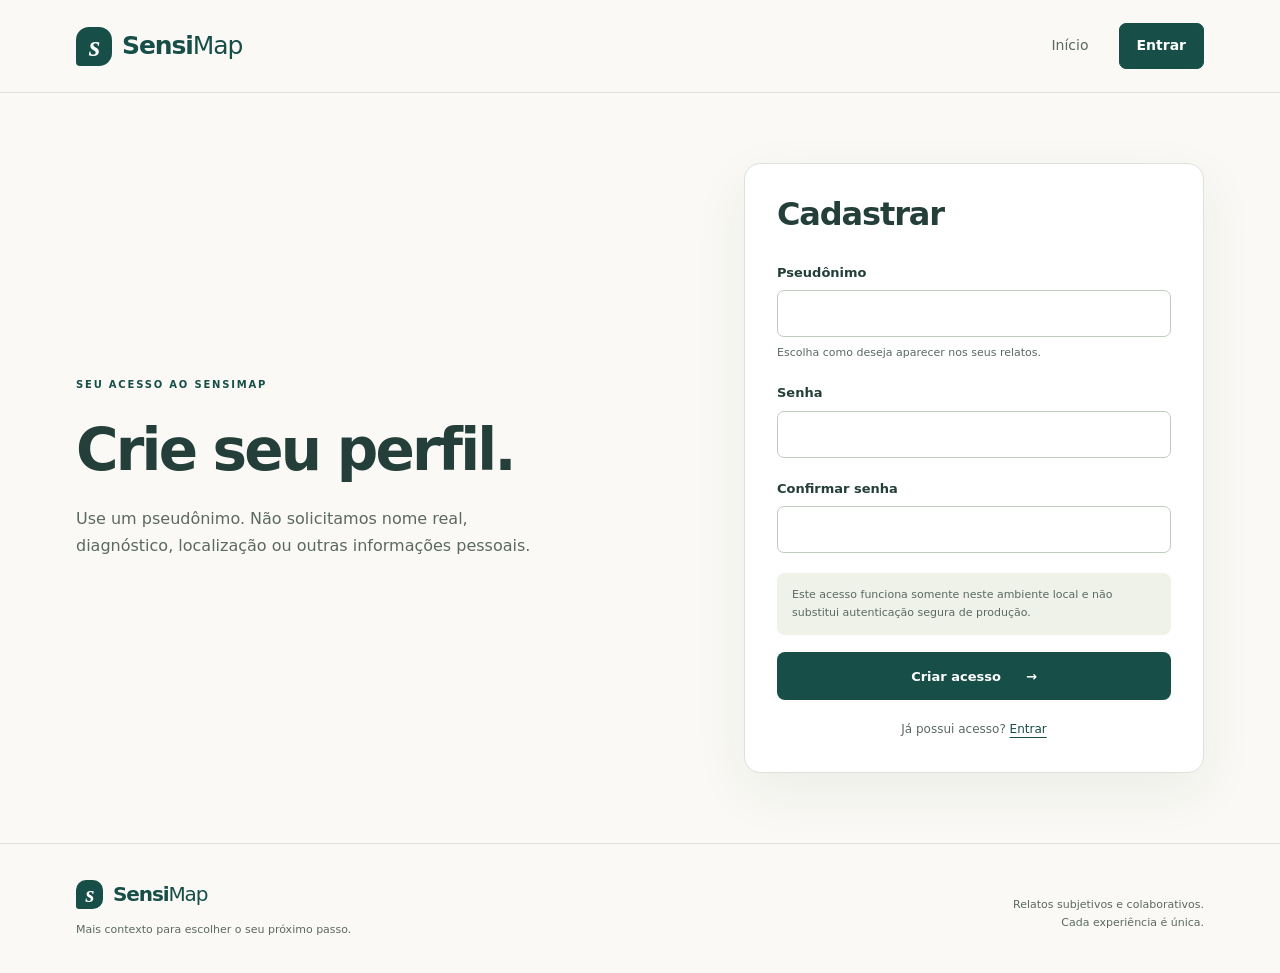
==== src/main/resources/web/cadastro.html @ 85efc5e0 "feat: entrega inicial do SensiMap" ====
<!doctype html>
<html lang="pt-BR"><head><meta charset="UTF-8"><meta name="viewport" content="width=device-width, initial-scale=1"><meta name="theme-color" content="#174e48"><meta name="description" content="Crie um acesso por pseudônimo ao SensiMap."><title>Cadastrar · SensiMap</title><link rel="icon" href="favicon.svg" type="image/svg+xml"><link rel="stylesheet" href="css/styles.css"><script type="module" src="js/cadastro.js"></script></head>
<body><a class="skip" href="#conteudo">Pular para o conteúdo</a><header class="site-header"><div class="container header-row"><a class="brand" href="index.html" aria-label="SensiMap — início"><span class="brand-mark" aria-hidden="true">s</span>Sensi<span>Map</span></a><nav aria-label="Menu público"><a href="index.html">Início</a><a class="nav-action" href="login.html">Entrar</a></nav></div></header>
<main id="conteudo" class="container auth-shell" tabindex="-1"><section class="auth-intro"><p class="eyebrow">SEU ACESSO AO SENSIMAP</p><h1>Crie seu perfil.</h1><p>Use um pseudônimo. Não solicitamos nome real, diagnóstico, localização ou outras informações pessoais.</p></section><form id="form-cadastro" class="form-panel auth-card"><h2>Cadastrar</h2><div class="field"><label for="apelido">Pseudônimo</label><input id="apelido" name="apelido" minlength="3" maxlength="60" autocomplete="username" required aria-describedby="apelido-ajuda"><p id="apelido-ajuda" class="field-help">Escolha como deseja aparecer nos seus relatos.</p></div><div class="field"><label for="senha">Senha</label><input id="senha" name="senha" type="password" minlength="8" maxlength="80" autocomplete="new-password" required></div><div class="field"><label for="confirmacao">Confirmar senha</label><input id="confirmacao" name="confirmacao" type="password" minlength="8" maxlength="80" autocomplete="new-password" required></div><p class="access-note">Este acesso funciona somente neste ambiente local e não substitui autenticação segura de produção.</p><p id="pagina-status" class="feedback" role="status"></p><button id="cadastrar" class="button primary full-button" type="submit">Criar acesso <span aria-hidden="true">→</span></button><p class="auth-switch">Já possui acesso? <a href="login.html">Entrar</a></p></form></main>
<footer class="site-footer"><div class="container footer-row"><div><a class="brand" href="index.html"><span class="brand-mark" aria-hidden="true">s</span>Sensi<span>Map</span></a><p>Mais contexto para escolher o seu próximo passo.</p></div><p>Relatos subjetivos e colaborativos.<br>Cada experiência é única.</p></div></footer></body></html>
---- src/main/resources/web/css/styles.css ----
:root{--ink:#243e39;--green:#174e48;--green-dark:#113e39;--muted:#5b6962;--paper:#faf9f5;--surface:#fff;--line:#dce2d9;--soft:#eef2e9;--accent:#d7e4bb;--amber:#8a5b17;--radius:16px}*{box-sizing:border-box}html{scroll-behavior:smooth}body{margin:0;background:var(--paper);color:var(--ink);font-family:Inter,ui-sans-serif,system-ui,-apple-system,BlinkMacSystemFont,"Segoe UI",sans-serif;font-size:15px;line-height:1.65}button,input,select,textarea{font:inherit}button,a,input,select,textarea,summary{ -webkit-tap-highlight-color:transparent}button,a{touch-action:manipulation}a{color:var(--green);text-decoration-thickness:1px;text-underline-offset:4px}button{cursor:pointer}button:disabled{opacity:.55;cursor:wait}h1,h2,h3,p{margin:0}h1,h2,h3{line-height:1.18;letter-spacing:-.035em}h1{font-weight:600}h2{font-size:32px;font-weight:550}h3{font-size:19px;font-weight:600}p+p{margin-top:12px}fieldset{border:0;padding:0;margin:0;min-width:0}legend{padding:0}hr{border:0;border-top:1px solid var(--line);margin:28px 0}svg{display:block} [hidden]{display:none!important}:focus-visible{outline:3px solid #a16818;outline-offset:4px}main:focus,section:focus{outline:none}.container{max-width:1200px;margin-inline:auto;padding-inline:36px}.site-header{background:var(--paper);border-bottom:1px solid var(--line)}.header-row{min-height:92px;display:flex;justify-content:space-between;align-items:center;gap:24px}.brand{display:inline-flex;align-items:center;font-size:25px;letter-spacing:-1.1px;font-weight:700;text-decoration:none;color:var(--green)}.brand>span:last-child{font-weight:450}.brand-mark{display:inline-grid;place-items:center;width:36px;height:39px;background:var(--green);color:white;border-radius:13px 13px 13px 4px;margin-right:10px;font-size:29px;font-family:Georgia,serif;font-style:italic;line-height:1}.site-header nav{display:flex;gap:30px;align-items:center;flex-wrap:wrap}.site-header nav a{font-size:14px;text-decoration:none;color:var(--muted);padding:30px 0;position:relative}.site-header nav a[aria-current=page]{color:var(--green);font-weight:650}.site-header nav a[aria-current=page]:after{content:"";position:absolute;bottom:18px;height:3px;border-radius:3px;left:0;right:0;background:var(--green)}.status-dot,.small-dot{display:inline-block;width:6px;height:6px;background:#637d40;border-radius:50%;flex:none}.skip{position:fixed;top:-100px;left:16px;z-index:10;background:var(--green);color:white;padding:12px 20px}.skip:focus{top:12px}.eyebrow{font-size:10px;font-weight:700;letter-spacing:1.8px;color:var(--green);margin-bottom:22px}.eyebrow span{font-size:18px;margin-right:6px}.hero{display:grid;grid-template-columns:1.1fr 1fr;gap:58px;padding-block:72px 76px;align-items:center}.hero h1{font-size:66px;line-height:1.09;letter-spacing:-3.8px}.hero h1 em{font-style:normal;color:#4e7858}.hero-lead{font-size:16px;line-height:1.8;color:var(--muted);max-width:430px;margin:27px 0 30px}.actions{display:flex;align-items:center;gap:22px;flex-wrap:wrap}.button{display:inline-flex;align-items:center;justify-content:center;gap:25px;padding:13px 22px;min-height:48px;border-radius:8px;text-decoration:none;font-weight:600;font-size:13px;border:1px solid transparent;line-height:1.5}.primary{background:var(--green);color:white}.primary:hover{background:var(--green-dark)}.secondary{background:transparent;border-color:#b7c7bb;color:var(--green)}.secondary:hover{background:var(--soft)}.text-link{font-size:13px;font-weight:600;background:none;border:0;padding:8px 0;color:var(--green);text-decoration:underline;text-underline-offset:5px}.text-link span{margin-left:12px}.hero-note{font-size:11px;color:var(--muted);margin-top:32px;line-height:1.8;padding-left:15px;border-left:2px solid #c9d5b8}.hero-art{position:relative;border-radius:140px 140px 20px 20px;background:#e7eddd;min-height:475px;border:1px solid #d9e2cb;padding:30px 20px 20px;overflow:hidden}.art-label{position:relative;z-index:1;font-size:8px;letter-spacing:1.7px;text-align:center;color:#53684c;padding:10px 0}.art-label .small-dot{margin-right:7px}.neighborhood{width:100%;opacity:.95;margin-top:-8px}.art-card{position:absolute;bottom:65px;left:30px;right:30px;display:flex;gap:16px;align-items:center;background:#fffffff5;box-shadow:0 12px 36px #253c3210;border:1px solid white;border-radius:13px;padding:20px}.art-card strong{font-size:16px;font-weight:600}.art-card p{font-size:11px;color:var(--muted);line-height:1.8;margin-top:5px}.art-card-icon{background:#eef2e9;color:var(--green);font-size:31px;width:49px;height:49px;display:grid;place-items:center;border-radius:50%}.art-caption{text-align:center;font-size:9px;color:#53684c;position:absolute;bottom:19px;left:0;right:0}.section{padding-block:45px 65px;border-top:1px solid var(--line)}.section-heading{display:flex;align-items:flex-end;justify-content:space-between;gap:35px;margin-bottom:38px}.section-heading .eyebrow{margin-bottom:15px}.section-heading>p{font-size:13px;color:var(--muted);line-height:1.8}.steps{display:grid;grid-template-columns:repeat(3,1fr);gap:40px}.steps article{padding-top:25px;border-top:1px solid var(--line)}.step-number{display:inline-block;color:#5e7751;font-size:13px;margin-bottom:20px}.steps h3{margin-bottom:12px}.steps p{color:var(--muted);font-size:13px;max-width:300px}.principles{background:#edf1e6;border-radius:var(--radius);padding:35px 40px;margin-bottom:70px;display:grid;grid-template-columns:1fr 1.1fr;gap:20px 50px}.principles h2{font-size:29px}.principles .eyebrow{margin-bottom:12px}.principles>p{font-size:13px;color:#4c5f4b}.principles>a{grid-column:2}.site-footer{border-top:1px solid var(--line);padding-block:34px}.footer-row{display:flex;justify-content:space-between;align-items:center;gap:25px}.footer-row .brand{font-size:20px}.footer-row .brand-mark{width:27px;height:29px;font-size:23px;border-radius:10px 10px 10px 3px}.footer-row p{font-size:11px;color:var(--muted);margin-top:10px}.footer-row>p{text-align:right}.page-heading{padding-block:48px 32px;display:flex;justify-content:space-between;align-items:flex-end;gap:20px}.page-heading .eyebrow{margin-bottom:14px}.page-heading h1{font-size:42px;letter-spacing:-1.9px}.page-heading p:not(.eyebrow){color:var(--muted);font-size:14px;margin-top:16px}.page-tag{font-size:11px;white-space:nowrap;padding:6px 12px;border:1px solid #c7d3bc;background:#edf1e6;border-radius:20px}.filter-panel{background:white;border:1px solid var(--line);padding:25px;border-radius:var(--radius)}.filter-grid{display:grid;grid-template-columns:1.2fr 1fr 1fr auto;gap:16px;align-items:end}.field{display:flex;flex-direction:column;gap:7px;margin-bottom:20px}.filter-grid .field{margin-bottom:0}label,legend{font-size:13px;font-weight:600}input:not([type=radio]):not([type=checkbox]),select,textarea{width:100%;border:1px solid #bfcbbf;background:#fff;color:var(--ink);padding:11px 12px;min-height:47px;border-radius:7px;font-size:13px}textarea{resize:vertical}input::placeholder,textarea::placeholder{color:#6a756e}select{padding-right:26px}.sensory-filters{margin-top:18px;border-top:1px solid var(--line);padding-top:13px}.sensory-filters summary{font-size:12px;font-weight:600;cursor:pointer;min-height:30px}.sensory-filters p{font-size:12px;margin:9px 0 16px}.sensory-filters .field{margin:0}.filter-panel>button{margin-top:9px;font-size:11px}.three-grid{display:grid;grid-template-columns:repeat(3,1fr);gap:18px}.two-grid{display:grid;grid-template-columns:repeat(2,1fr);gap:0 22px}.results-heading{display:flex;align-items:center;justify-content:space-between;gap:15px;margin:30px 0 20px}.results-heading h2{font-size:18px;letter-spacing:-.3px}.results-heading p,.results-heading>span{font-size:11px;color:var(--muted)}.places-grid{display:grid;grid-template-columns:repeat(3,1fr);gap:22px}.place-card{border:1px solid var(--line);background:white;border-radius:var(--radius);overflow:hidden;display:flex;flex-direction:column}.place-top{padding:24px 24px 18px;border-bottom:1px solid #edf0e9;position:relative}.place-icon{height:44px;width:44px;background:#edf2e7;border-radius:12px;display:grid;place-items:center;color:#52734a;font-size:24px;margin-bottom:19px}.place-card h3{font-size:19px;line-height:1.35;letter-spacing:-.5px}.place-card .bairro{font-size:12px;color:var(--muted);margin-top:6px}.place-body{padding:20px 24px;flex:1}.dimension{display:flex;align-items:center;justify-content:space-between;gap:12px;margin-bottom:12px;font-size:11px}.dimension:last-child{margin-bottom:0}.dimension .dim-label{max-width:54%;line-height:1.5}.badge{display:inline-flex;align-items:center;font-size:10px;font-weight:600;border-radius:5px;padding:4px 8px;white-space:nowrap}.badge.baixa{background:#e9f1e2;color:#3d632e}.badge.moderada{background:#faf0d9;color:#805719}.badge.alta{background:#f5e4db;color:#8b482c}.badge.insuficientes{background:#eef0ed;color:#596259;font-size:9px}.sample-line{font-size:10px;color:var(--muted);margin-top:18px;line-height:1.9}.place-bottom{padding:0 24px 23px}.place-bottom a{display:block;font-size:12px;font-weight:650;text-decoration:none;border-top:1px solid var(--line);padding-top:15px}.place-bottom a:after{content:"→";float:right}.footnote{margin:30px 0 55px}.notice{background:#eef2e8;border-left:3px solid #78945d;border-radius:0 8px 8px 0;padding:17px 20px;font-size:12px;color:#475c42}.notice strong{display:block;font-weight:650;margin-bottom:4px}.feedback{font-size:13px;line-height:1.7;border-radius:8px}.feedback:not(:empty){padding:14px 18px;margin:18px 0;background:#e9f2e5;border:1px solid #bacfb3}.feedback.error:not(:empty){background:#fff0eb;color:#8c3826;border-color:#e8c4b9}.empty-state{grid-column:1/-1;padding:50px 30px;background:white;border:1px dashed #bccbb7;border-radius:var(--radius);text-align:center}.empty-state h3{margin-bottom:12px}.empty-state p{color:var(--muted);font-size:13px}.detail-panel{background:white;border:1px solid #aebfa4;border-radius:var(--radius);padding:30px;margin-bottom:28px;scroll-margin-top:20px}.detail-panel .detail-heading{display:flex;justify-content:space-between;align-items:start;gap:20px}.detail-panel h2{font-size:29px}.detail-panel .meta{font-size:12px;color:var(--muted);margin-top:10px}.detail-panel .three-grid{margin-block:24px}.metric{background:var(--soft);padding:18px;border-radius:10px}.metric h3{font-size:12px;letter-spacing:0;min-height:32px}.metric .mean{display:block;font-size:25px;margin:8px 0}.metric .mean small{font-size:11px;color:var(--muted);font-weight:400}.detail-panel .report{border-top:1px solid var(--line);padding-block:18px;font-size:13px}.report p{white-space:pre-wrap;overflow-wrap:anywhere}.report .meta{margin-top:0;margin-bottom:8px}.tags{display:flex;gap:8px;flex-wrap:wrap;margin-block:16px}.tag{font-size:11px;background:#f0f2eb;border-radius:20px;padding:4px 12px}.contribute-layout{display:grid;grid-template-columns:1.8fr 1fr;gap:42px;align-items:start;margin-bottom:65px}.form-panel{background:white;border:1px solid var(--line);border-radius:var(--radius);padding:32px}.section-title{font-size:12px;color:#708264;display:flex;gap:15px;margin-bottom:25px}.section-title span{font-size:19px;color:var(--ink);letter-spacing:-.4px}.form-panel>fieldset+fieldset{border-top:1px solid var(--line);padding-top:25px;margin-top:9px}.rating{margin-bottom:26px}.rating legend{font-size:14px}.rating p{color:var(--muted);font-size:12px;margin-top:5px}.rating-options{display:grid;grid-template-columns:repeat(5,1fr);gap:10px;margin-top:13px}.rating-options label{position:relative;display:grid}.rating-options input{position:absolute;width:1px;height:1px;opacity:0}.rating-options span{display:grid;place-items:center;min-height:47px;border:1px solid #bdcab9;border-radius:7px;background:#fff;font-size:16px;cursor:pointer}.rating-options input:checked+span{background:var(--green);border-color:var(--green);color:white}.rating-options input:focus-visible+span{outline:3px solid #a16818;outline-offset:3px}.scale-ends{display:flex;justify-content:space-between;font-size:10px;color:var(--muted);margin-top:7px}.field-help{font-size:11px;color:var(--muted);margin:0}.contribute-aside{padding:28px 10px}.aside-symbol{width:66px;height:66px;background:#e5eddb;border-radius:50%;font-size:39px;display:grid;place-items:center;color:#5e7b45;margin-bottom:24px}.contribute-aside h2{font-size:29px;line-height:1.3}.contribute-aside p{font-size:13px;color:var(--muted);margin-top:20px}.contribute-aside h3{font-size:14px}.contribute-aside ul{font-size:12px;color:var(--muted);padding-left:19px;margin-top:15px}.contribute-aside li{margin-bottom:12px}.contribute-aside .aside-note{font-size:11px;padding:17px;background:#eef1e7;border-radius:8px}.admin-nav{display:flex;gap:8px;flex-wrap:wrap;margin:25px 0}.admin-nav button{border:1px solid var(--line);background:white;border-radius:7px;min-height:43px;padding:10px 18px;font-size:12px;color:var(--muted)}.admin-nav button[aria-pressed=true]{background:var(--green);color:white;border-color:var(--green)}.admin-layout{display:grid;grid-template-columns:1fr 1.5fr;gap:28px;margin-bottom:45px;align-items:start}.admin-layout .form-panel{padding:25px}.admin-layout .form-panel h2{font-size:22px;margin-bottom:25px}.records-panel{background:white;border:1px solid var(--line);border-radius:var(--radius);padding:25px}.records-panel>.results-heading{margin:0 0 20px}.record{border-top:1px solid var(--line);padding:18px 0;display:flex;justify-content:space-between;gap:18px;align-items:start}.record:first-child{border-top:0;padding-top:0}.record h3{font-size:14px;letter-spacing:0;line-height:1.5;overflow-wrap:anywhere}.record p{font-size:11px;color:var(--muted);margin-top:5px;overflow-wrap:anywhere}.record .record-actions{display:flex;gap:12px;flex-shrink:0;align-items:center}.record-actions button,.record-actions a{font-size:11px;min-height:38px;background:none;border:0;color:var(--green);padding:5px;text-decoration:underline}.record-actions .danger{color:#923d2d}.demo-reset{border-top:1px solid var(--line);padding:28px 0 45px;display:flex;align-items:center;justify-content:space-between;gap:25px}.demo-reset h2{font-size:20px}.demo-reset p{font-size:12px;color:var(--muted);margin-top:9px}.muted{color:var(--muted);font-weight:400}.required-note{font-size:11px;color:var(--muted);margin-bottom:15px}
@media(min-width:1500px){.container{max-width:1280px}.hero{padding-block:85px}.hero h1{font-size:74px}.hero-art{min-height:510px}}
@media(max-width:1000px){.container{padding-inline:25px}.hero{gap:30px}.hero h1{font-size:55px}.hero-art{min-height:420px}.art-card{left:18px;right:18px;padding:16px}.filter-grid{grid-template-columns:1fr 1fr}.places-grid{grid-template-columns:repeat(2,1fr)}.page-heading h1{font-size:36px}.contribute-layout{gap:24px;grid-template-columns:1.6fr 1fr}.form-panel{padding:24px}.admin-layout{grid-template-columns:1fr 1.2fr}}
@media(max-width:800px){.container{padding-inline:20px}.header-row{display:block;padding-top:18px;min-height:auto}.brand{font-size:23px}.site-header nav{gap:23px;justify-content:space-between;margin-top:10px}.site-header nav a{font-size:11px;padding:13px 0 20px}.site-header nav a[aria-current=page]:after{bottom:10px}.hero{grid-template-columns:1fr;padding-block:40px;gap:35px}.hero h1{font-size:51px;letter-spacing:-2.9px}.eyebrow{font-size:9px;letter-spacing:1.35px}.hero-lead{font-size:15px;margin-top:22px}.hero-art{min-height:385px;max-width:450px;width:100%;margin:auto;border-radius:100px 100px 16px 16px}.neighborhood{max-height:340px}.hero-note{margin-top:25px}.section{padding-block:32px 40px}.section-heading{display:block;margin-bottom:25px}.section-heading>p{margin-top:20px}.section h2{font-size:29px}.steps{grid-template-columns:1fr;gap:25px}.step-number{margin-bottom:12px}.steps p{max-width:none}.principles{grid-template-columns:1fr;padding:25px;margin-bottom:40px;gap:20px}.principles>a{grid-column:auto}.principles h2{font-size:25px}.footer-row{display:block}.footer-row>p{text-align:left;margin-top:20px}.page-heading{padding-block:32px 25px;display:block}.page-heading h1{font-size:34px;letter-spacing:-1.4px}.page-tag{display:inline-block;margin-top:20px}.filter-panel{padding:20px}.filter-grid{grid-template-columns:1fr}.three-grid,.two-grid{grid-template-columns:1fr}.sensory-filters .field{margin-top:12px}.results-heading{align-items:start}.results-heading>p{max-width:125px;text-align:right}.places-grid{grid-template-columns:1fr}.detail-panel{padding:22px}.detail-panel .detail-heading{flex-wrap:wrap}.detail-panel h2{font-size:25px}.metric h3{min-height:0}.detail-panel .three-grid{gap:10px}.metric{display:flex;align-items:center;justify-content:space-between;gap:8px;flex-wrap:wrap}.metric h3{flex-basis:100%}.metric .mean{font-size:22px}.contribute-layout{grid-template-columns:1fr;gap:0;margin-bottom:35px}.form-panel{padding:22px}.contribute-aside{padding-top:35px}.contribute-aside h2 br{display:none}.admin-layout{grid-template-columns:1fr;gap:20px}.admin-nav{gap:7px}.admin-nav button{padding-inline:11px}.record{flex-wrap:wrap;gap:6px}.record-actions{margin-left:-5px}.demo-reset{align-items:start;flex-direction:column}.button{font-size:12px}.rating-options{gap:8px}.page-heading p:not(.eyebrow){font-size:13px}.filter-grid .button{width:100%}}
@media(prefers-reduced-motion:reduce){html{scroll-behavior:auto}*,*:before,*:after{animation:none!important;transition:none!important}}

/* Normaliza selects no Safari mantendo a seta visível. */
select{appearance:none;background-image:linear-gradient(45deg,transparent 50%,#49654b 50%),linear-gradient(135deg,#49654b 50%,transparent 50%);background-position:calc(100% - 17px) 50%,calc(100% - 12px) 50%;background-size:5px 5px;background-repeat:no-repeat;padding-right:32px}
.sample-line{white-space:pre-line}

/* Acesso e navegação segmentada. */
.site-header nav .nav-login,.site-header nav .nav-action{padding:10px 17px;border:1px solid var(--green);border-radius:7px;font-weight:650}.site-header nav .nav-login{color:var(--green)}.site-header nav .nav-action{background:var(--green);color:white}.site-header nav .nav-login:after,.site-header nav .nav-action:after{display:none}.nav-logout{border:0;background:none;color:var(--green);font-size:12px;font-weight:650;text-decoration:underline;text-underline-offset:4px;padding:12px 0}.session-name{font-size:11px;color:var(--muted);padding-left:20px;border-left:1px solid var(--line);max-width:150px;overflow:hidden;text-overflow:ellipsis;white-space:nowrap}.auth-shell{min-height:650px;display:grid;grid-template-columns:1fr 460px;gap:80px;align-items:center;padding-block:70px}.auth-intro{max-width:530px}.auth-intro h1{font-size:58px;letter-spacing:-2.8px}.auth-intro>p:not(.eyebrow){color:var(--muted);font-size:16px;max-width:480px;margin-top:22px}.auth-card{box-shadow:0 18px 55px #193b3110}.auth-card h2{margin-bottom:28px}.full-button{width:100%}.auth-switch{text-align:center;color:var(--muted);font-size:12px;margin-top:20px}.access-note{font-size:11px;color:var(--muted);background:var(--soft);border-radius:8px;padding:13px 15px;margin:3px 0 17px}
@media(max-width:1000px){.auth-shell{grid-template-columns:1fr 420px;gap:35px}}
@media(max-width:800px){.site-header nav{gap:18px;justify-content:flex-start}.site-header nav .nav-login,.site-header nav .nav-action{padding:8px 13px;margin-bottom:8px}.session-name{margin-left:auto;padding-left:12px}.auth-shell{min-height:auto;grid-template-columns:1fr;gap:30px;padding-block:40px}.auth-intro h1{font-size:42px}.auth-card{max-width:520px;width:100%}}
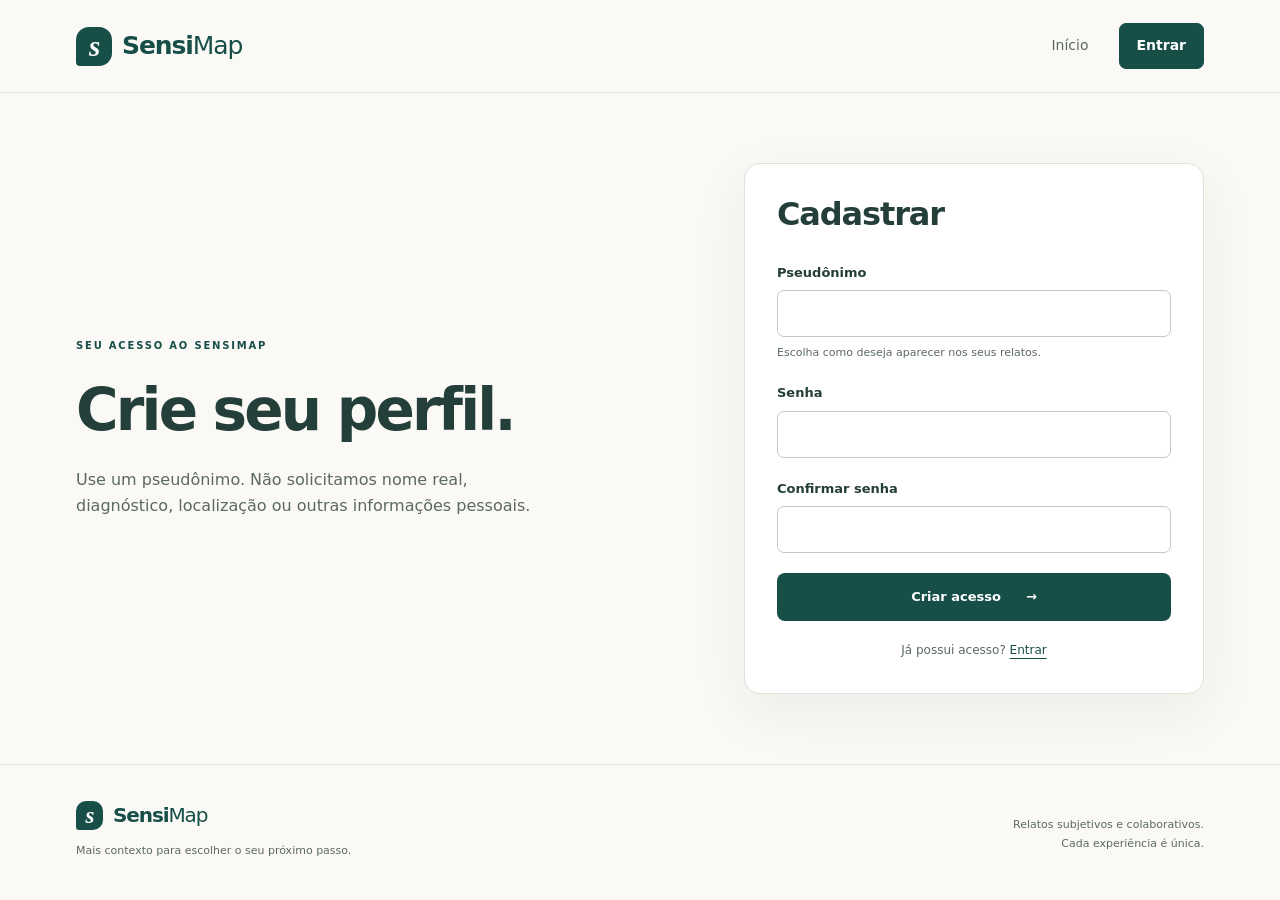
==== commit 9715ff9b: "feat: preparar backend para deploy publico" ====
--- a/src/main/resources/web/cadastro.html
+++ b/src/main/resources/web/cadastro.html
@@ -1,5 +1,5 @@
 <!doctype html>
 <html lang="pt-BR"><head><meta charset="UTF-8"><meta name="viewport" content="width=device-width, initial-scale=1"><meta name="theme-color" content="#174e48"><meta name="description" content="Crie um acesso por pseudônimo ao SensiMap."><title>Cadastrar · SensiMap</title><link rel="icon" href="favicon.svg" type="image/svg+xml"><link rel="stylesheet" href="css/styles.css"><script type="module" src="js/cadastro.js"></script></head>
 <body><a class="skip" href="#conteudo">Pular para o conteúdo</a><header class="site-header"><div class="container header-row"><a class="brand" href="index.html" aria-label="SensiMap — início"><span class="brand-mark" aria-hidden="true">s</span>Sensi<span>Map</span></a><nav aria-label="Menu público"><a href="index.html">Início</a><a class="nav-action" href="login.html">Entrar</a></nav></div></header>
-<main id="conteudo" class="container auth-shell" tabindex="-1"><section class="auth-intro"><p class="eyebrow">SEU ACESSO AO SENSIMAP</p><h1>Crie seu perfil.</h1><p>Use um pseudônimo. Não solicitamos nome real, diagnóstico, localização ou outras informações pessoais.</p></section><form id="form-cadastro" class="form-panel auth-card"><h2>Cadastrar</h2><div class="field"><label for="apelido">Pseudônimo</label><input id="apelido" name="apelido" minlength="3" maxlength="60" autocomplete="username" required aria-describedby="apelido-ajuda"><p id="apelido-ajuda" class="field-help">Escolha como deseja aparecer nos seus relatos.</p></div><div class="field"><label for="senha">Senha</label><input id="senha" name="senha" type="password" minlength="8" maxlength="80" autocomplete="new-password" required></div><div class="field"><label for="confirmacao">Confirmar senha</label><input id="confirmacao" name="confirmacao" type="password" minlength="8" maxlength="80" autocomplete="new-password" required></div><p class="access-note">Este acesso funciona somente neste ambiente local e não substitui autenticação segura de produção.</p><p id="pagina-status" class="feedback" role="status"></p><button id="cadastrar" class="button primary full-button" type="submit">Criar acesso <span aria-hidden="true">→</span></button><p class="auth-switch">Já possui acesso? <a href="login.html">Entrar</a></p></form></main>
+<main id="conteudo" class="container auth-shell" tabindex="-1"><section class="auth-intro"><p class="eyebrow">SEU ACESSO AO SENSIMAP</p><h1>Crie seu perfil.</h1><p>Use um pseudônimo. Não solicitamos nome real, diagnóstico, localização ou outras informações pessoais.</p></section><form id="form-cadastro" class="form-panel auth-card"><h2>Cadastrar</h2><div class="field"><label for="apelido">Pseudônimo</label><input id="apelido" name="apelido" minlength="3" maxlength="60" autocomplete="username" required aria-describedby="apelido-ajuda"><p id="apelido-ajuda" class="field-help">Escolha como deseja aparecer nos seus relatos.</p></div><div class="field"><label for="senha">Senha</label><input id="senha" name="senha" type="password" minlength="8" maxlength="80" autocomplete="new-password" required></div><div class="field"><label for="confirmacao">Confirmar senha</label><input id="confirmacao" name="confirmacao" type="password" minlength="8" maxlength="80" autocomplete="new-password" required></div><p id="pagina-status" class="feedback" role="status"></p><button id="cadastrar" class="button primary full-button" type="submit">Criar acesso <span aria-hidden="true">→</span></button><p class="auth-switch">Já possui acesso? <a href="login.html">Entrar</a></p></form></main>
 <footer class="site-footer"><div class="container footer-row"><div><a class="brand" href="index.html"><span class="brand-mark" aria-hidden="true">s</span>Sensi<span>Map</span></a><p>Mais contexto para escolher o seu próximo passo.</p></div><p>Relatos subjetivos e colaborativos.<br>Cada experiência é única.</p></div></footer></body></html>
